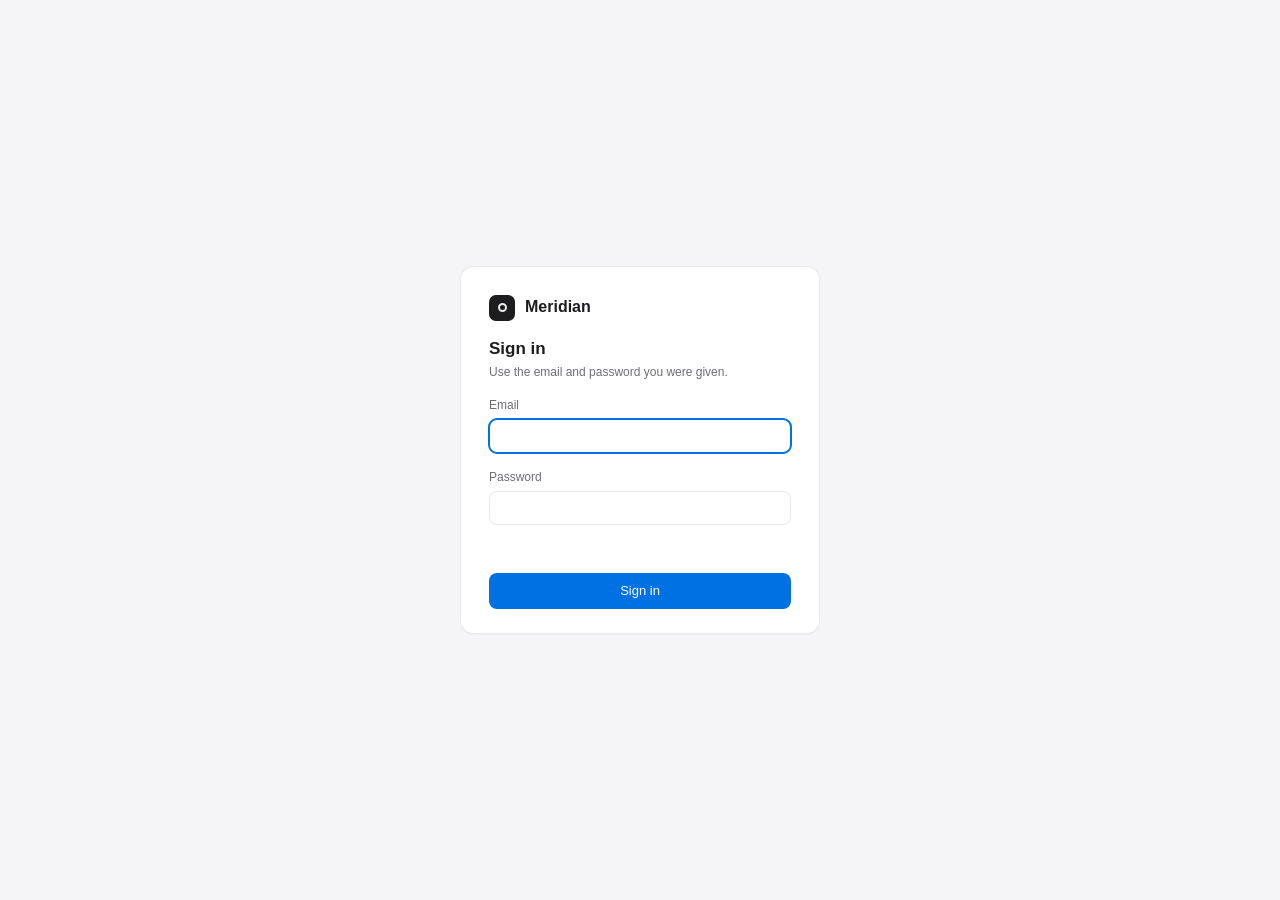
==== static/login.html @ fc486ad9 "Meridian: marketing dashboard for Chat360 FastAPI and SQLite back end, plain JavaScript front end. I" ====
<!doctype html>
<html lang="en">
<head>
<meta charset="utf-8">
<meta name="viewport" content="width=device-width, initial-scale=1">
<title>Sign in · Meridian</title>
<script>
  (function () { var t = null; try { t = localStorage.getItem('meridian-theme'); } catch (e) {} if (t === 'light' || t === 'dark') document.documentElement.dataset.theme = t; })();
</script>
<link rel="stylesheet" href="/static/css/styles.css">
</head>
<body style="display:grid;place-items:center;min-height:100vh;margin:0;padding:16px">
<form id="form" class="card" style="width:100%;max-width:360px;padding:28px 28px 24px;display:flex;flex-direction:column;gap:16px">
  <div class="brand" style="padding:0"><div class="brand-mark"><i></i></div><span class="semi" style="font-size:16px">Meridian</span></div>
  <div class="stack" style="gap:4px"><span class="section">Sign in</span><span class="small muted">Use the email and password you were given.</span></div>
  <label class="field">Email<input class="input" id="email" type="email" autocomplete="username" required autofocus></label>
  <label class="field">Password<input class="input" id="password" type="password" autocomplete="current-password" required></label>
  <div id="error" class="small" style="color:var(--neg);min-height:16px" role="alert"></div>
  <button class="btn primary" type="submit" style="padding:9px 12px;font-size:13px">Sign in</button>
</form>
<script>
  document.getElementById('form').addEventListener('submit', async function (event) {
    event.preventDefault();
    var error = document.getElementById('error');
    error.textContent = '';
    try {
      var res = await fetch('/api/login', { method: 'POST', headers: { 'Content-Type': 'application/json' },
        body: JSON.stringify({ email: document.getElementById('email').value, password: document.getElementById('password').value }) });
      if (res.ok) return location.reload();
      var detail = (await res.json()).detail;
      error.textContent = typeof detail === 'string' ? detail : 'Could not sign in.';
    } catch (e) { error.textContent = 'Could not reach Meridian. Try again in a moment.'; }
  });
</script>
</body>
</html>
---- static/css/styles.css ----
/* Meridian. Tokens and components follow the Claude Design export (Meridian App / Components). */

:root {
  --bg: #f5f5f7; --side: #ececef; --bar: #f5f5f7; --surface: #ffffff; --surface2: #f9f9fb;
  --ink: #1d1d1f; --ink2: #6e6e73; --ink3: #a1a1a6;
  --line: rgba(0, 0, 0, 0.08); --line2: rgba(0, 0, 0, 0.05);
  --active: rgba(0, 0, 0, 0.075); --seg: rgba(0, 0, 0, 0.055); --segOn: #ffffff;
  --accent: #0071e3; --pos: #1f8a4c; --neg: #d1362f; --warn: #b26a00;
  --track: rgba(0, 0, 0, 0.07); --shadow: 0 1px 2px rgba(0, 0, 0, 0.04); --grid: rgba(0, 0, 0, 0.06);
  --sel: rgba(0, 113, 227, 0.07); --pop: 0 8px 28px rgba(0, 0, 0, 0.14), 0 0 0 1px rgba(0, 0, 0, 0.06);
  --violet: oklch(0.62 0.15 300);
  color-scheme: light;
}
:root[data-theme="dark"] {
  --bg: #111112; --side: #19191b; --bar: #111112; --surface: #1c1c1e; --surface2: #232325;
  --ink: #f5f5f7; --ink2: #a1a1a6; --ink3: #6e6e73;
  --line: rgba(255, 255, 255, 0.09); --line2: rgba(255, 255, 255, 0.05);
  --active: rgba(255, 255, 255, 0.09); --seg: rgba(255, 255, 255, 0.08); --segOn: #3a3a3c;
  --accent: #0a84ff; --pos: #34c46e; --neg: #ff6b62; --warn: #ffb340;
  --track: rgba(255, 255, 255, 0.09); --shadow: none; --grid: rgba(255, 255, 255, 0.07);
  --sel: rgba(10, 132, 255, 0.14); --pop: 0 8px 28px rgba(0, 0, 0, 0.5), 0 0 0 1px rgba(255, 255, 255, 0.1);
  color-scheme: dark;
}
@media (prefers-color-scheme: dark) {
  :root:not([data-theme="light"]) {
    --bg: #111112; --side: #19191b; --bar: #111112; --surface: #1c1c1e; --surface2: #232325;
    --ink: #f5f5f7; --ink2: #a1a1a6; --ink3: #6e6e73;
    --line: rgba(255, 255, 255, 0.09); --line2: rgba(255, 255, 255, 0.05);
    --active: rgba(255, 255, 255, 0.09); --seg: rgba(255, 255, 255, 0.08); --segOn: #3a3a3c;
    --accent: #0a84ff; --pos: #34c46e; --neg: #ff6b62; --warn: #ffb340;
    --track: rgba(255, 255, 255, 0.09); --shadow: none; --grid: rgba(255, 255, 255, 0.07);
    --sel: rgba(10, 132, 255, 0.14); --pop: 0 8px 28px rgba(0, 0, 0, 0.5), 0 0 0 1px rgba(255, 255, 255, 0.1);
    color-scheme: dark;
  }
}

* { box-sizing: border-box; }
html, body { margin: 0; height: 100%; }
body {
  background: var(--bg); color: var(--ink);
  font-family: -apple-system, BlinkMacSystemFont, "SF Pro Text", "SF Pro Display", Inter, "Helvetica Neue", sans-serif;
  font-size: 13px; line-height: 1.4; font-variant-numeric: tabular-nums; -webkit-font-smoothing: antialiased;
}
h1, p { margin: 0; }
button, input, select, textarea { font: inherit; color: inherit; }
[data-act] { cursor: pointer; }
:focus-visible { outline: 2px solid var(--accent); outline-offset: 2px; border-radius: 6px; }

/* ---------------------------------------------------------------- layout */
.app { display: flex; min-height: 100vh; }
.side {
  width: 216px; flex: none; background: var(--side); border-right: 1px solid var(--line); padding: 18px 10px 16px;
  display: flex; flex-direction: column; gap: 20px; position: sticky; top: 0; height: 100vh; overflow-y: auto;
}
.brand { display: flex; align-items: center; gap: 10px; padding: 2px 10px 4px; }
.brand-mark { width: 26px; height: 26px; border-radius: 7px; background: var(--ink); display: grid; place-items: center; }
.brand-mark i { width: 9px; height: 9px; border-radius: 50%; border: 2px solid var(--side); }
.nav-group { display: flex; flex-direction: column; gap: 1px; }
.nav-label { font-size: 11px; font-weight: 600; color: var(--ink3); padding: 0 10px 5px; }
.nav-item { display: flex; align-items: center; justify-content: space-between; padding: 6px 10px; border-radius: 7px; color: inherit; text-decoration: none; }
.nav-item:hover { background: var(--seg); }
.nav-item.on { background: var(--active); font-weight: 600; }
.nav-item .badge { font-size: 11px; color: var(--ink2); font-weight: 400; }
.side-foot { margin-top: auto; display: flex; flex-direction: column; gap: 12px; }
.me { display: flex; align-items: center; gap: 10px; padding: 10px 10px 0; border-top: 1px solid var(--line); }

.main { flex: 1; min-width: 0; display: flex; flex-direction: column; }
.topbar {
  height: 52px; flex: none; display: flex; align-items: center; gap: 14px; padding: 0 28px;
  border-bottom: 1px solid var(--line); background: var(--bar); position: sticky; top: 0; z-index: 20;
}
.topbar .off { opacity: 0.4; pointer-events: none; }
.vr { width: 1px; height: 18px; background: var(--line); }
.page { padding: 28px 32px 40px; display: flex; flex-direction: column; gap: 16px; max-width: 1560px; width: 100%; }
.page.stale { opacity: 0.55; transition: opacity 0.15s 0.1s; }
.page-head { display: flex; align-items: flex-end; justify-content: space-between; gap: 16px; margin-bottom: 6px; }
.stack { display: flex; flex-direction: column; }
.row { display: flex; align-items: center; }
.between { display: flex; justify-content: space-between; }
.baseline { display: flex; justify-content: space-between; align-items: baseline; }
.grid { display: grid; gap: 12px; }
.start { align-items: start; }

/* ---------------------------------------------------------------- type */
.h1 { font-size: 28px; font-weight: 600; letter-spacing: -0.022em; }
.eyebrow { font-size: 12px; color: var(--ink2); }
.title { font-size: 15px; font-weight: 600; }
.section { font-size: 17px; font-weight: 600; }
.small { font-size: 12px; } .tiny { font-size: 11px; } .micro { font-size: 10px; }
.muted { color: var(--ink2); } .faint { color: var(--ink3); } .ink { color: var(--ink); }
.medium { font-weight: 500; } .semi { font-weight: 600; }
.right { text-align: right; } .nowrap { white-space: nowrap; } .pretty { text-wrap: pretty; }
.clip { white-space: nowrap; overflow: hidden; text-overflow: ellipsis; min-width: 0; }
.mono { font: 12px ui-monospace, Menlo, monospace; }
.link { font-size: 12px; color: var(--accent); cursor: pointer; background: none; border: 0; padding: 0; }
.link:hover { text-decoration: underline; }

/* ---------------------------------------------------------------- components */
.card { background: var(--surface); border: 1px solid var(--line); border-radius: 14px; box-shadow: var(--shadow); }
.card.pad { padding: 18px 20px; }
.card.clipped { overflow: hidden; }
.inset { padding: 16px; border-radius: 12px; background: var(--surface2); border: 1px solid var(--line2); }

.kpi { padding: 18px 16px; display: flex; flex-direction: column; gap: 3px; min-width: 0; }
.kpi-v { font-size: clamp(26px, 2.3vw, 34px); font-weight: 600; letter-spacing: -0.03em; line-height: 1.05; white-space: nowrap; }
.kpi-v.md { font-size: 30px; }
.kpi-d { font-size: 12px; margin-top: 6px; white-space: nowrap; }

.seg { display: flex; padding: 2px; border-radius: 8px; background: var(--seg); }
.seg > div { padding: 4px 12px; border-radius: 6px; cursor: pointer; font-size: 12px; font-weight: 500; color: var(--ink2); white-space: nowrap; }
.seg.wrap { flex-wrap: wrap; justify-content: flex-end; }
.seg.wrap > div { display: inline-flex; align-items: center; gap: 6px; }
.seg > div.on { background: var(--segOn); box-shadow: 0 1px 2px rgba(0, 0, 0, 0.12); color: var(--ink); }

.switch { width: 28px; height: 16px; border-radius: 8px; background: var(--track); position: relative; cursor: pointer; flex: none; transition: background 0.15s; }
.switch i { position: absolute; top: 2px; left: 2px; width: 12px; height: 12px; border-radius: 50%; background: #fff; box-shadow: 0 1px 2px rgba(0, 0, 0, 0.2); transition: left 0.15s; }
.switch.on { background: var(--pos); }
.switch.on i { left: 14px; }

.pill { display: inline-flex; align-items: center; gap: 6px; padding: 2px 8px 2px 7px; border-radius: 999px; background: var(--seg); font-size: 12px; white-space: nowrap; }
.pill.sm { font-size: 11px; }
.dot { width: 6px; height: 6px; border-radius: 50%; flex: none; display: inline-block; }
.sq { width: 8px; height: 8px; border-radius: 2px; flex: none; display: inline-block; }
.avatar { border-radius: 50%; background: var(--track); display: grid; place-items: center; font-weight: 600; color: var(--ink2); flex: none; width: 28px; height: 28px; font-size: 10px; }
.tile { border-radius: 7px; background: var(--track); display: grid; place-items: center; font-size: 10px; font-weight: 600; color: var(--ink2); flex: none; width: 26px; height: 26px; }

.btn { padding: 6px 12px; border-radius: 8px; background: var(--seg); font-size: 12px; font-weight: 500; cursor: pointer; white-space: nowrap; border: 0; display: inline-block; }
.btn:hover { filter: brightness(0.96); }
.btn.primary { background: var(--accent); color: #fff; }
.btn.outline { background: var(--surface); border: 1px solid var(--line); }
.btn.danger { color: var(--neg); }
.btn[disabled], .btn.disabled { opacity: 0.45; pointer-events: none; }
.btn.xs { padding: 4px 10px; border-radius: 7px; font-size: 11px; }

.chip { padding: 4px 10px; border-radius: 999px; border: 1px solid var(--line); background: var(--surface); font-size: 12px; cursor: pointer; white-space: nowrap; }
.chip.on { border-color: transparent; background: var(--sel); color: var(--accent); }
.select { display: flex; align-items: center; gap: 6px; padding: 4px 10px; border-radius: 7px; border: 1px solid var(--line); background: var(--surface); font-size: 12px; cursor: pointer; white-space: nowrap; }
.caret { width: 5px; height: 5px; border-right: 1.5px solid var(--ink2); border-bottom: 1.5px solid var(--ink2); transform: translateY(-2px) rotate(45deg); margin-left: 3px; flex: none; }

.track { position: relative; border-radius: 3px; background: var(--track); height: 6px; }
.track > .fill { height: 100%; border-radius: inherit; }
.track > .mark { position: absolute; top: -3px; bottom: -3px; width: 1.5px; background: var(--ink3); }

.stepper { display: flex; align-items: center; border: 1px solid var(--line); border-radius: 8px; overflow: hidden; flex: none; background: var(--surface); user-select: none; }
.stepper span { width: 26px; height: 28px; display: grid; place-items: center; cursor: pointer; color: var(--ink2); }
.stepper span:hover { background: var(--seg); }
.stepper b { width: 30px; text-align: center; font-weight: 600; border-left: 1px solid var(--line); border-right: 1px solid var(--line); line-height: 28px; }

/* tables are CSS grids; each table sets --cols */
.thead, .trow { display: grid; grid-template-columns: var(--cols); gap: 10px; align-items: center; }
.thead { padding: 10px 16px; border-bottom: 1px solid var(--line); font-size: 12px; color: var(--ink2); font-weight: 500; }
.trow { padding: 10px 16px; border-top: 1px solid var(--line2); }
.trow.first { border-top: 0; }
.trow.sel { background: var(--sel); }
.trow[data-act]:hover:not(.sel) { background: var(--surface2); }
.tfoot { border-top: 1px solid var(--line); font-weight: 600; }
.list-row { padding: 10px 0; border-top: 1px solid var(--line2); }
.list-row.first { border-top: 0; }

.banner { margin: 16px 32px 0; padding: 12px 16px; border-radius: 12px; border: 1px solid var(--line); display: flex; align-items: center; gap: 12px; }
.empty { border-radius: 14px; border: 1px dashed var(--line); padding: 28px 20px; display: flex; flex-direction: column; align-items: center; gap: 10px; text-align: center; }
.skel { border-radius: 7px; background: var(--track); }
@keyframes pulse { 50% { opacity: 0.5; } }
.skeleton .skel { animation: pulse 1.4s ease-in-out infinite; }
@media (prefers-reduced-motion: reduce) { .skeleton .skel { animation: none; } * { transition: none !important; } }

/* menus, modals, toast */
.menu-wrap { position: relative; }
.menu { position: absolute; top: calc(100% + 6px); left: 0; z-index: 40; min-width: 180px; padding: 5px; border-radius: 11px; background: var(--surface); box-shadow: var(--pop); display: flex; flex-direction: column; gap: 1px; max-height: 340px; overflow-y: auto; }
.menu.right-edge { left: auto; right: 0; }
.menu-item { display: flex; align-items: center; gap: 8px; padding: 6px 9px; border-radius: 7px; cursor: pointer; white-space: nowrap; font-size: 13px; }
.menu-item:hover { background: var(--seg); }
.menu-item.on { color: var(--accent); font-weight: 500; }
.menu-label { font-size: 11px; font-weight: 600; color: var(--ink3); padding: 7px 9px 3px; }

.overlay { position: fixed; inset: 0; z-index: 60; background: rgba(0, 0, 0, 0.32); display: grid; place-items: center; padding: 24px; }
.modal { width: 100%; max-width: 460px; max-height: calc(100vh - 48px); overflow-y: auto; background: var(--surface); border-radius: 16px; box-shadow: var(--pop); padding: 22px 24px; display: flex; flex-direction: column; gap: 16px; }
.modal.wide { max-width: 640px; }
.field { display: flex; flex-direction: column; gap: 5px; font-size: 12px; color: var(--ink2); }
.input { padding: 7px 10px; border-radius: 8px; border: 1px solid var(--line); background: var(--surface); color: var(--ink); font-size: 13px; width: 100%; }
.input:focus { outline: 2px solid var(--accent); outline-offset: -1px; border-color: transparent; }
textarea.input { resize: vertical; line-height: 1.5; }
.search { display: flex; align-items: center; gap: 8px; width: 240px; padding: 6px 10px; border-radius: 8px; background: var(--seg); }
.search i { width: 9px; height: 9px; border-radius: 50%; border: 1.5px solid var(--ink3); flex: none; }
.search input { border: 0; background: none; outline: none; width: 100%; font-size: 13px; }
.search input::placeholder { color: var(--ink3); }
.cell-input { width: 86px; text-align: right; padding: 2px 6px; border-radius: 6px; border: 1px solid var(--accent); background: var(--surface); margin: -3px -7px -3px 0; }
.editable { cursor: text; border-radius: 5px; padding: 0 4px; margin: 0 -4px; }
.editable:hover { background: var(--seg); }

.toast { position: fixed; left: 50%; bottom: 28px; transform: translateX(-50%); z-index: 80; padding: 10px 16px; border-radius: 11px; background: var(--ink); color: var(--bg); font-size: 13px; box-shadow: var(--pop); max-width: 520px; }

/* lead detail panel */
.detail { width: 452px; flex: none; border-left: 1px solid var(--line); background: var(--surface); display: flex; flex-direction: column; position: sticky; top: 52px; height: calc(100vh - 52px); overflow-y: auto; align-self: flex-start; }
.round-btn { width: 26px; height: 26px; border-radius: 50%; background: var(--seg); display: grid; place-items: center; cursor: pointer; color: var(--ink2); font-size: 11px; flex: none; border: 0; }

svg.lines { width: 100%; height: 100%; display: block; overflow: visible; }
svg.lines polyline { fill: none; vector-effect: non-scaling-stroke; stroke-linejoin: round; stroke-linecap: round; }

/* "i" notes that explain a figure */
.info { position: relative; display: inline-grid; place-items: center; width: 15px; height: 15px; border-radius: 50%; border: 1px solid var(--ink3); color: var(--ink2); font: 600 10px/1 ui-serif, Georgia, serif; font-style: italic; cursor: help; flex: none; vertical-align: middle; user-select: none; }
.info:hover, .info:focus { border-color: var(--ink); color: var(--ink); outline: none; }
.info::after { content: attr(data-tip); position: absolute; top: calc(100% + 8px); left: -10px; width: 270px; padding: 10px 12px; border-radius: 10px; background: var(--ink); color: var(--bg); font-family: -apple-system, BlinkMacSystemFont, 'SF Pro Text', 'Helvetica Neue', sans-serif; font-size: 12px; font-weight: 400; line-height: 1.45; font-style: normal; letter-spacing: 0; text-align: left; white-space: normal; box-shadow: 0 8px 24px rgba(0, 0, 0, 0.18); opacity: 0; visibility: hidden; z-index: 60; pointer-events: none; }
.info.end::after { left: auto; right: -10px; }
.info.up::after { top: auto; bottom: calc(100% + 8px); }
.info:hover::after, .info:focus-visible::after, .info.open::after { opacity: 1; visibility: visible; }

/* funnel */
.funnel-row { display: grid; grid-template-columns: minmax(150px, 220px) minmax(260px, 1fr) minmax(170px, 240px); gap: 24px; align-items: center; }
.funnel-slice { height: 66px; display: grid; place-items: center; font-size: 22px; font-weight: 600; letter-spacing: -0.02em; }
.funnel-part { font-size: 11px; font-weight: 600; color: var(--ink3); letter-spacing: 0.04em; text-transform: uppercase; }
.mixbar { display: flex; height: 26px; border-radius: 7px; overflow: hidden; background: var(--track); }
.mixbar > div { display: grid; place-items: center; font-size: 11px; font-weight: 600; color: #fff; min-width: 0; overflow: hidden; white-space: nowrap; }
.mixbar > div + div { border-left: 1.5px solid var(--surface); }

/* filter rows read from the left, unlike a chart's switch which sits at the right */
.filters .seg.wrap { justify-content: flex-start; }
.seg .menu { color: var(--ink); font-weight: 400; cursor: default; }
.seg .menu-wrap { cursor: pointer; }

/* a column heading that opens that column's filter */
.colf { display: inline-flex; align-items: center; gap: 5px; max-width: 100%; padding: 3px 7px; margin: -3px -7px; border-radius: 6px; cursor: pointer; color: var(--ink2); }
.colf:hover { background: var(--seg); color: var(--ink); }
.colf.on { background: var(--sel); color: var(--accent); font-weight: 600; }
.thead .menu { color: var(--ink); font-weight: 400; font-size: 13px; }
.thead .menu-wrap { display: flex; align-items: center; gap: 6px; }

/* sidebar icons */
.nav-icon { width: 17px; height: 17px; flex: none; stroke-width: 1.55; color: var(--ink2); }
.nav-item:hover .nav-icon, .nav-item.on .nav-icon { color: var(--ink); }
.nav-item.on .nav-icon { stroke-width: 1.8; }

/* printing a page (the week report): just the content, no sidebar or top bar */
@media print {
  .side, .topbar, .bar, .btn, .seg, .info, #toast-root { display: none !important; }
  body, .page { background: #fff !important; }
  .card { box-shadow: none !important; break-inside: avoid; }
}
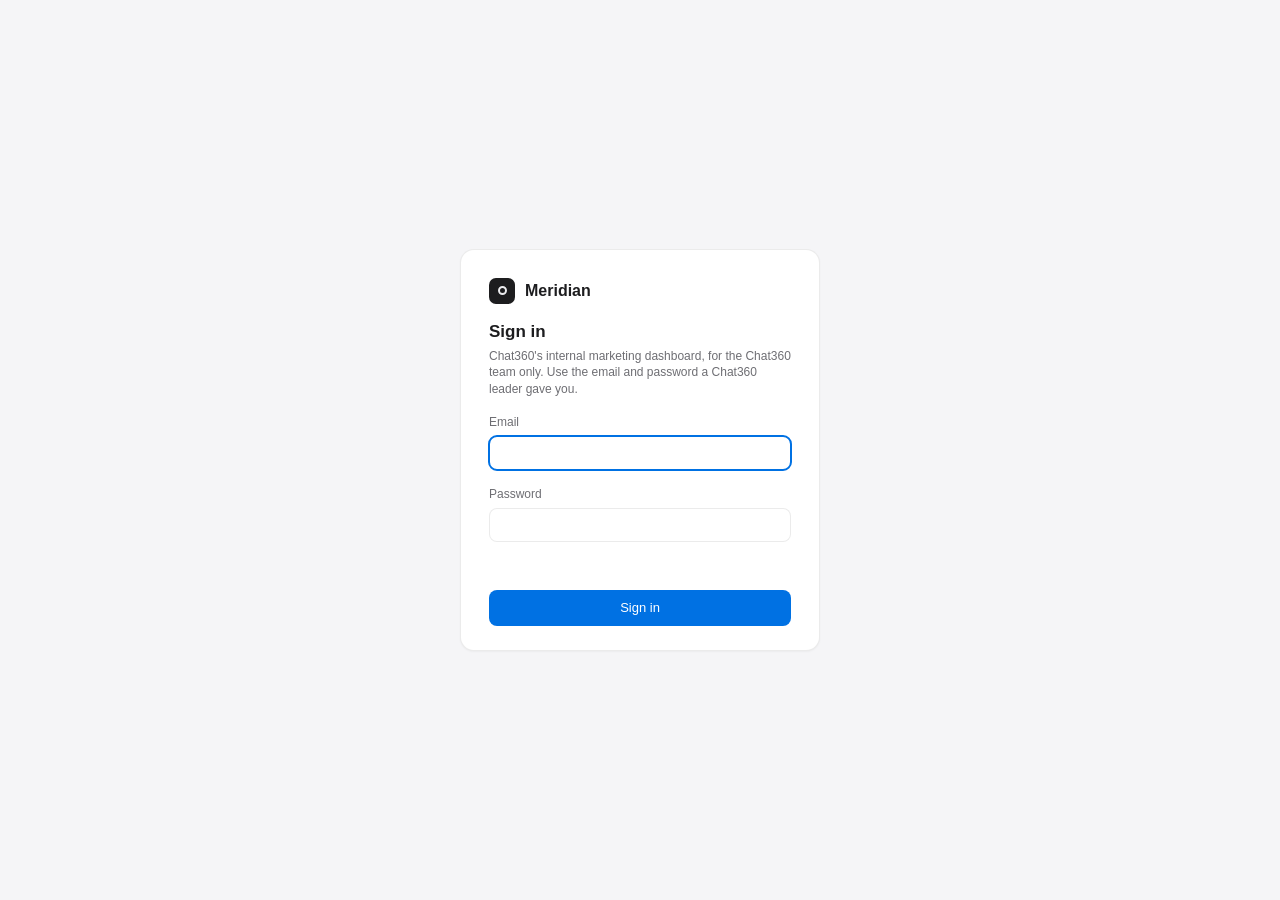
==== commit d6a0f447: "Sign-in page says it is Chat360's internal marketing dashboard; ask search engines not to list it" ====
--- a/static/login.html
+++ b/static/login.html
@@ -3,7 +3,8 @@
 <head>
 <meta charset="utf-8">
 <meta name="viewport" content="width=device-width, initial-scale=1">
-<title>Sign in · Meridian</title>
+<meta name="robots" content="noindex, nofollow">
+<title>Sign in · Meridian · Chat360 marketing</title>
 <script>
   (function () { var t = null; try { t = localStorage.getItem('meridian-theme'); } catch (e) {} if (t === 'light' || t === 'dark') document.documentElement.dataset.theme = t; })();
 </script>
@@ -12,7 +13,7 @@
 <body style="display:grid;place-items:center;min-height:100vh;margin:0;padding:16px">
 <form id="form" class="card" style="width:100%;max-width:360px;padding:28px 28px 24px;display:flex;flex-direction:column;gap:16px">
   <div class="brand" style="padding:0"><div class="brand-mark"><i></i></div><span class="semi" style="font-size:16px">Meridian</span></div>
-  <div class="stack" style="gap:4px"><span class="section">Sign in</span><span class="small muted">Use the email and password you were given.</span></div>
+  <div class="stack" style="gap:4px"><span class="section">Sign in</span><span class="small muted">Chat360's internal marketing dashboard, for the Chat360 team only. Use the email and password a Chat360 leader gave you.</span></div>
   <label class="field">Email<input class="input" id="email" type="email" autocomplete="username" required autofocus></label>
   <label class="field">Password<input class="input" id="password" type="password" autocomplete="current-password" required></label>
   <div id="error" class="small" style="color:var(--neg);min-height:16px" role="alert"></div>
--- a/static/css/styles.css
+++ b/static/css/styles.css
@@ -188,6 +188,45 @@
 .editable { cursor: text; border-radius: 5px; padding: 0 4px; margin: 0 -4px; }
 .editable:hover { background: var(--seg); }
 
+/* the assistant: a tab on the right edge that slides out a panel */
+.ask-tab { position: fixed; right: 0; top: 50%; transform: translateY(-50%); z-index: 70; display: flex; flex-direction: column; align-items: center; gap: 8px; padding: 14px 7px 14px 9px; border: 1px solid var(--line); border-right: 0; border-radius: 12px 0 0 12px; background: var(--surface); color: var(--ink); cursor: pointer; box-shadow: var(--pop); transition: padding .18s ease, opacity .18s ease, transform .22s ease; }
+.ask-tab span { writing-mode: vertical-rl; font-size: 12px; font-weight: 600; letter-spacing: .04em; }
+.ask-tab svg { color: var(--accent); }
+.ask-tab:hover { padding-right: 12px; }
+.open .ask-tab { opacity: 0; pointer-events: none; transform: translate(100%, -50%); }
+.ask-panel { position: fixed; right: 12px; top: 12px; bottom: 12px; z-index: 71; width: 400px; max-width: calc(100vw - 24px); display: flex; flex-direction: column; background: var(--surface); border: 1px solid var(--line); border-radius: 16px; box-shadow: var(--pop); overflow: hidden; transform: translateX(calc(100% + 24px)); opacity: 0; transition: transform .26s cubic-bezier(.2, .8, .2, 1), opacity .2s ease; }
+.open .ask-panel { transform: none; opacity: 1; }
+.ask-title { display: flex; align-items: center; gap: 8px; }
+.ask-title svg { color: var(--accent); }
+.ask-head { display: flex; align-items: center; gap: 14px; padding: 14px 16px; border-bottom: 1px solid var(--line); font-weight: 600; font-size: 14px; }
+.ask-head > :first-child { flex: 1; }
+.ask-x { font-weight: 400; font-size: 12px; color: var(--ink2); cursor: pointer; }
+.ask-list { flex: 1; overflow-y: auto; padding: 14px 16px; display: flex; flex-direction: column; gap: 10px; }
+.ask-note { font-size: 13px; color: var(--ink2); line-height: 1.45; margin-bottom: 2px; }
+.ask-idea { align-self: flex-start; padding: 8px 12px; border-radius: 10px; border: 1px solid var(--line); font-size: 13px; cursor: pointer; }
+.ask-idea:hover { background: var(--surface2); }
+.ask-msg { max-width: 88%; padding: 9px 12px; border-radius: 12px; font-size: 13px; line-height: 1.5; white-space: pre-wrap; overflow-wrap: anywhere; }
+.ask-msg.user { align-self: flex-end; background: var(--accent); color: #fff; border-bottom-right-radius: 4px; }
+.ask-msg.assistant { align-self: flex-start; background: var(--surface2); border-bottom-left-radius: 4px; }
+.ask-msg.error { color: var(--warn); }
+.ask-msg.muted { color: var(--ink2); }
+.ask-from { display: flex; flex-wrap: wrap; align-items: center; gap: 6px; margin-top: 9px; padding-top: 8px; border-top: 1px solid var(--line); font-size: 11.5px; color: var(--ink2); white-space: normal; }
+.ask-from a { padding: 2px 8px; border-radius: 999px; border: 1px solid var(--line); color: var(--ink); text-decoration: none; }
+.ask-from a:hover { border-color: var(--accent); color: var(--accent); }
+.ask-wait { display: flex; align-items: center; gap: 10px; }
+.ask-dots { display: inline-flex; gap: 4px; }
+.ask-dots i { width: 6px; height: 6px; border-radius: 50%; background: var(--accent); animation: ask-bounce 1.1s ease-in-out infinite; }
+.ask-dots i:nth-child(2) { animation-delay: .15s; }
+.ask-dots i:nth-child(3) { animation-delay: .3s; }
+.ask-step { background: linear-gradient(90deg, var(--ink3) 0%, var(--ink) 50%, var(--ink3) 100%); background-size: 200% 100%; -webkit-background-clip: text; background-clip: text; color: transparent; animation: ask-shine 1.8s linear infinite; }
+.ask-step.in { animation: ask-shine 1.8s linear infinite, ask-in .35s ease; }
+.ask-msg.assistant:not(.ask-wait), .ask-msg.user { animation: ask-in .25s ease; }
+@keyframes ask-bounce { 0%, 80%, 100% { transform: translateY(0); opacity: .45; } 40% { transform: translateY(-5px); opacity: 1; } }
+@keyframes ask-shine { from { background-position: 200% 0; } to { background-position: 0 0; } }
+@keyframes ask-in { from { opacity: 0; transform: translateY(5px); } to { opacity: 1; transform: none; } }
+.ask-form { display: flex; gap: 8px; padding: 12px 14px; border-top: 1px solid var(--line); }
+.ask-form .btn { padding: 8px 14px; font-size: 13px; }
+.ask-form .btn[disabled] { opacity: .5; cursor: default; }
 .toast { position: fixed; left: 50%; bottom: 28px; transform: translateX(-50%); z-index: 80; padding: 10px 16px; border-radius: 11px; background: var(--ink); color: var(--bg); font-size: 13px; box-shadow: var(--pop); max-width: 520px; }
 
 /* lead detail panel */
@@ -232,7 +271,9 @@
 
 /* printing a page (the week report): just the content, no sidebar or top bar */
 @media print {
-  .side, .topbar, .bar, .btn, .seg, .info, #toast-root { display: none !important; }
+  .side, .topbar, .bar, .btn, .seg, .info, #toast-root, #assistant-root { display: none !important; }
   body, .page { background: #fff !important; }
   .card { box-shadow: none !important; break-inside: avoid; }
 }
+
+.btn.off { opacity: 0.45; cursor: default; }
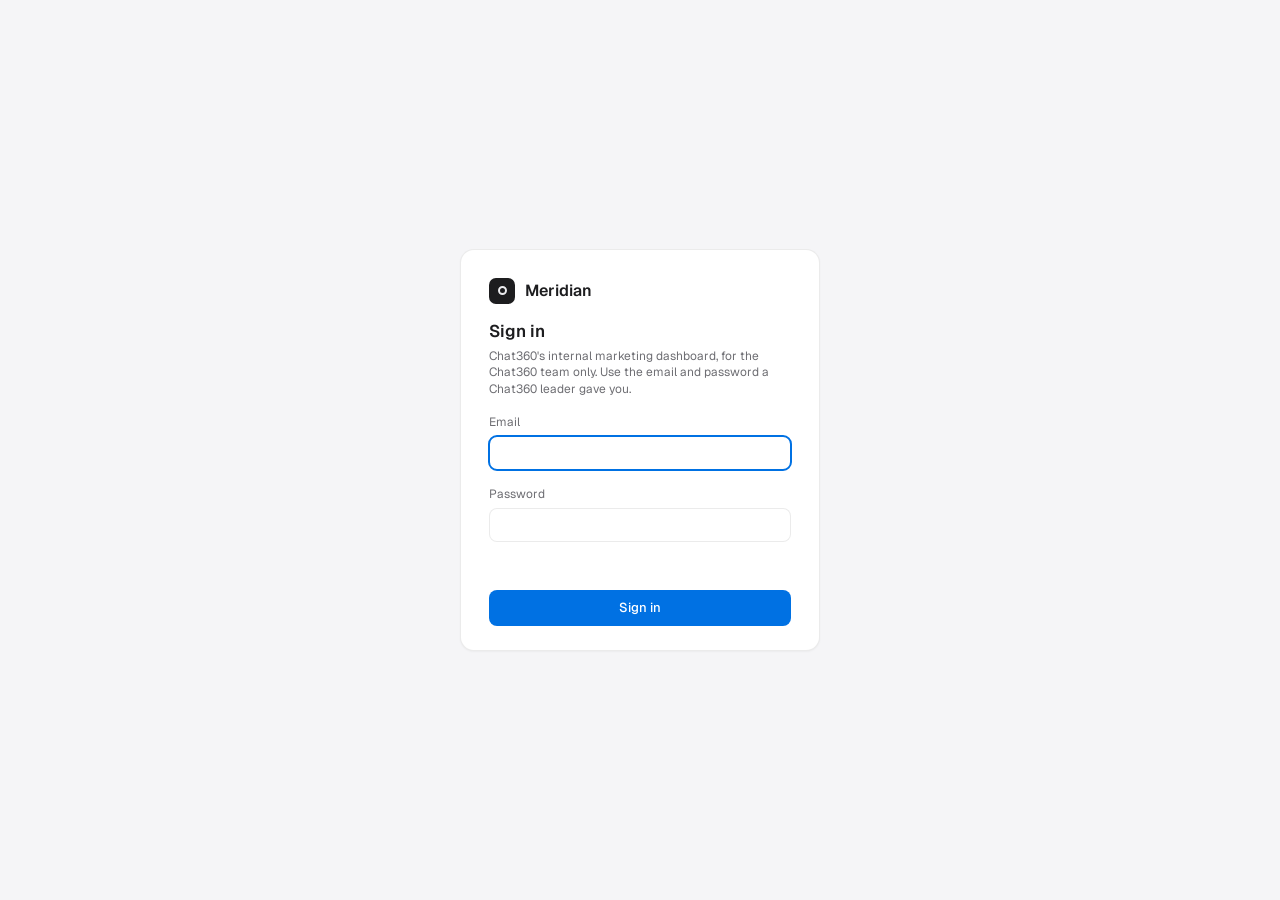
==== commit 89bb1047: "Event Hub: each event opens as its own workspace (no Meridian sidebar or date bar) with one page at " ====
--- a/static/login.html
+++ b/static/login.html
@@ -4,6 +4,8 @@
 <meta charset="utf-8">
 <meta name="viewport" content="width=device-width, initial-scale=1">
 <meta name="robots" content="noindex, nofollow">
+<link rel="preconnect" href="https://fonts.googleapis.com"><link rel="preconnect" href="https://fonts.gstatic.com" crossorigin>
+<link rel="stylesheet" href="https://fonts.googleapis.com/css2?family=Bricolage+Grotesque:opsz,wght@12..96,500..800&family=Geist:wght@400..700&family=Geist+Mono:wght@400..600&display=swap">
 <title>Sign in · Meridian · Chat360 marketing</title>
 <script>
   (function () { var t = null; try { t = localStorage.getItem('meridian-theme'); } catch (e) {} if (t === 'light' || t === 'dark') document.documentElement.dataset.theme = t; })();
--- a/static/css/styles.css
+++ b/static/css/styles.css
@@ -38,7 +38,8 @@
 html, body { margin: 0; height: 100%; }
 body {
   background: var(--bg); color: var(--ink);
-  font-family: -apple-system, BlinkMacSystemFont, "SF Pro Text", "SF Pro Display", Inter, "Helvetica Neue", sans-serif;
+  font-family: "Geist", -apple-system, BlinkMacSystemFont, "Segoe UI", sans-serif;
+  font-feature-settings: "ss01", "cv11";
   font-size: 13px; line-height: 1.4; font-variant-numeric: tabular-nums; -webkit-font-smoothing: antialiased;
 }
 h1, p { margin: 0; }
@@ -82,7 +83,7 @@
 .start { align-items: start; }
 
 /* ---------------------------------------------------------------- type */
-.h1 { font-size: 28px; font-weight: 600; letter-spacing: -0.022em; }
+.h1 { font-family: "Bricolage Grotesque", "Geist", sans-serif; font-size: 30px; font-weight: 700; letter-spacing: -0.03em; }
 .eyebrow { font-size: 12px; color: var(--ink2); }
 .title { font-size: 15px; font-weight: 600; }
 .section { font-size: 17px; font-weight: 600; }
@@ -102,7 +103,7 @@
 .inset { padding: 16px; border-radius: 12px; background: var(--surface2); border: 1px solid var(--line2); }
 
 .kpi { padding: 18px 16px; display: flex; flex-direction: column; gap: 3px; min-width: 0; }
-.kpi-v { font-size: clamp(26px, 2.3vw, 34px); font-weight: 600; letter-spacing: -0.03em; line-height: 1.05; white-space: nowrap; }
+.kpi-v { font-family: "Bricolage Grotesque", "Geist", sans-serif; font-size: clamp(26px, 2.3vw, 34px); font-weight: 650; letter-spacing: -0.03em; line-height: 1.05; white-space: nowrap; }
 .kpi-v.md { font-size: 30px; }
 .kpi-d { font-size: 12px; margin-top: 6px; white-space: nowrap; }
 
@@ -239,15 +240,11 @@
 /* "i" notes that explain a figure */
 .info { position: relative; display: inline-grid; place-items: center; width: 15px; height: 15px; border-radius: 50%; border: 1px solid var(--ink3); color: var(--ink2); font: 600 10px/1 ui-serif, Georgia, serif; font-style: italic; cursor: help; flex: none; vertical-align: middle; user-select: none; }
 .info:hover, .info:focus { border-color: var(--ink); color: var(--ink); outline: none; }
-.info::after { content: attr(data-tip); position: absolute; top: calc(100% + 8px); left: -10px; width: 270px; padding: 10px 12px; border-radius: 10px; background: var(--ink); color: var(--bg); font-family: -apple-system, BlinkMacSystemFont, 'SF Pro Text', 'Helvetica Neue', sans-serif; font-size: 12px; font-weight: 400; line-height: 1.45; font-style: normal; letter-spacing: 0; text-align: left; white-space: normal; box-shadow: 0 8px 24px rgba(0, 0, 0, 0.18); opacity: 0; visibility: hidden; z-index: 60; pointer-events: none; }
+.info::after { content: attr(data-tip); position: absolute; top: calc(100% + 8px); left: -10px; width: 270px; padding: 10px 12px; border-radius: 10px; background: var(--ink); color: var(--bg); font-family: "Geist", -apple-system, sans-serif; font-size: 12px; font-weight: 400; line-height: 1.45; font-style: normal; letter-spacing: 0; text-align: left; white-space: normal; box-shadow: 0 8px 24px rgba(0, 0, 0, 0.18); opacity: 0; visibility: hidden; z-index: 60; pointer-events: none; }
 .info.end::after { left: auto; right: -10px; }
 .info.up::after { top: auto; bottom: calc(100% + 8px); }
 .info:hover::after, .info:focus-visible::after, .info.open::after { opacity: 1; visibility: visible; }
 
-/* funnel */
-.funnel-row { display: grid; grid-template-columns: minmax(150px, 220px) minmax(260px, 1fr) minmax(170px, 240px); gap: 24px; align-items: center; }
-.funnel-slice { height: 66px; display: grid; place-items: center; font-size: 22px; font-weight: 600; letter-spacing: -0.02em; }
-.funnel-part { font-size: 11px; font-weight: 600; color: var(--ink3); letter-spacing: 0.04em; text-transform: uppercase; }
 .mixbar { display: flex; height: 26px; border-radius: 7px; overflow: hidden; background: var(--track); }
 .mixbar > div { display: grid; place-items: center; font-size: 11px; font-weight: 600; color: #fff; min-width: 0; overflow: hidden; white-space: nowrap; }
 .mixbar > div + div { border-left: 1.5px solid var(--surface); }
@@ -277,3 +274,121 @@
 }
 
 .btn.off { opacity: 0.45; cursor: default; }
+
+/* ---------------------------------------------------------------- Event Hub
+   An event is shown as a pass: a tall pinned card with the event's identity, countdown, stage and headline results,
+   beside a scrolling room of large visual sections. Kind colours tint the pass so events read apart at a glance. */
+.ev { --k: var(--accent); }
+.ev[data-kind="sponsor"] { --k: var(--violet); }
+.ev[data-kind="partner"] { --k: oklch(0.62 0.13 175); }
+.ev[data-kind="roundtable"] { --k: oklch(0.66 0.14 60); }
+.ev[data-kind="webinar"] { --k: oklch(0.6 0.15 25); }
+.ev-room { display: grid; grid-template-columns: 300px minmax(0, 1fr); gap: 24px; align-items: start; }
+.ev-pass { position: sticky; top: 16px; max-height: calc(100vh - 32px); overflow-y: auto; scrollbar-width: thin; background: var(--surface); border-radius: 18px; box-shadow: 0 1px 2px rgba(0,0,0,.05), 0 12px 32px -18px rgba(0,0,0,.25); overflow: hidden; }
+.ev-pass-top { padding: 22px 22px 18px; background: linear-gradient(180deg, color-mix(in oklch, var(--k) 16%, var(--surface)), var(--surface)); }
+.ev-kind { display: inline-flex; align-items: center; gap: 6px; font-size: 11.5px; font-weight: 600; color: color-mix(in oklch, var(--k) 80%, var(--ink)); }
+.ev-kind::before { content: ""; width: 8px; height: 8px; border-radius: 2px; background: var(--k); }
+.ev-name { font-size: 26px; font-weight: 700; letter-spacing: -0.025em; line-height: 1.1; margin: 10px 0 8px; text-wrap: balance; }
+.ev-meta { font-size: 12.5px; color: var(--ink2); line-height: 1.55; }
+.ev-perf { height: 0; border-top: 1.5px dashed var(--line); margin: 0 14px; position: relative; }
+.ev-perf::before, .ev-perf::after { content: ""; position: absolute; top: -9px; width: 18px; height: 18px; border-radius: 50%; background: var(--bg); }
+.ev-perf::before { left: -24px; }
+.ev-perf::after { right: -24px; }
+.ev-count { padding: 18px 22px 6px; display: flex; align-items: baseline; gap: 8px; }
+.ev-count b { font-size: 52px; font-weight: 700; letter-spacing: -0.04em; line-height: 1; font-variant-numeric: tabular-nums; }
+.ev-count span { font-size: 13px; color: var(--ink2); }
+.ev-pass-actions { display: flex; gap: 8px; padding: 14px 16px; border-top: 1px solid var(--line2); flex-wrap: wrap; }
+.ev-nav { display: flex; flex-direction: column; padding: 6px 8px 12px; border-top: 1px solid var(--line2); }
+.ev-nav a { font-size: 12.5px; color: var(--ink2); text-decoration: none; padding: 6px 12px; border-radius: 8px; display: flex; justify-content: space-between; }
+.ev-nav a:hover { background: var(--active); color: var(--ink); }
+.ev-sec { background: var(--surface); border-radius: 18px; padding: 22px 24px 24px; box-shadow: var(--shadow); scroll-margin-top: 16px; }
+.ev-sec + .ev-sec { margin-top: 20px; }
+.ev-h { display: flex; align-items: baseline; justify-content: space-between; gap: 16px; margin-bottom: 18px; flex-wrap: wrap; }
+.ev-h h2 { margin: 0; font-size: 20px; font-weight: 700; letter-spacing: -0.02em; }
+.ev-sub { font-size: 12px; color: var(--ink2); }
+.ev-stats { display: grid; gap: 22px; grid-template-columns: repeat(auto-fit, minmax(140px, 1fr)); }
+.ev-stat { display: flex; flex-direction: column; gap: 6px; }
+.ev-stat b { font-size: 28px; font-weight: 680; letter-spacing: -0.03em; line-height: 1; font-variant-numeric: tabular-nums; }
+.ev-stat span { font-size: 12px; color: var(--ink2); }
+.ev-funnel { display: flex; flex-direction: column; gap: 6px; }
+.ev-fstep { display: grid; grid-template-columns: 120px minmax(0, 1fr) 64px; gap: 14px; align-items: center; }
+.ev-fbar { height: 30px; border-radius: 7px; background: var(--k); display: flex; align-items: center; padding: 0 10px; color: #fff; font-weight: 650; font-size: 13px; min-width: 48px; font-variant-numeric: tabular-nums; white-space: nowrap; }
+.ev-fstep:nth-child(2) .ev-fbar { opacity: .86; }
+.ev-fstep:nth-child(3) .ev-fbar { opacity: .74; }
+.ev-fstep:nth-child(4) .ev-fbar { opacity: .64; }
+.ev-fstep:nth-child(5) .ev-fbar { opacity: .54; }
+.ev-split { display: flex; height: 12px; border-radius: 6px; overflow: hidden; background: var(--track); }
+.ev-split i { display: block; height: 100%; }
+.ev-legend { display: flex; gap: 14px; flex-wrap: wrap; font-size: 11.5px; color: var(--ink2); }
+.ev-legend span { display: inline-flex; align-items: center; gap: 6px; }
+.ev-legend span::before { content: ""; width: 9px; height: 9px; border-radius: 2px; background: var(--c); }
+.ev-chips { display: flex; flex-wrap: wrap; gap: 6px; }
+.ev-chip { font-size: 11.5px; padding: 4px 9px; border-radius: 999px; background: var(--track); color: var(--ink2); }
+.ev-chip.engaged { background: color-mix(in oklch, var(--k) 18%, var(--surface)); color: var(--ink); }
+.ev-chip.deal { background: color-mix(in oklch, var(--pos) 20%, var(--surface)); color: var(--ink); font-weight: 600; }
+.ev-wall { columns: 3 280px; column-gap: 16px; }
+.ev-post { break-inside: avoid; margin-bottom: 16px; border-radius: 14px; overflow: hidden; background: var(--surface2); border: 1px solid var(--line2); }
+.ev-post iframe { width: 100%; border: 0; display: block; background: #fff; }
+.ev-post-card { aspect-ratio: 1.91 / 1; display: grid; place-items: center; background-size: cover; background-position: center; text-decoration: none; font-weight: 650; font-size: 18px; }
+.ev-post-foot { display: flex; justify-content: space-between; align-items: center; padding: 10px 12px; font-size: 12px; gap: 8px; }
+.ev-week { display: grid; grid-auto-flow: column; grid-auto-columns: minmax(160px, 1fr); gap: 10px; overflow-x: auto; padding-bottom: 4px; }
+.ev-week > div { background: var(--surface2); border-radius: 12px; padding: 12px; display: flex; flex-direction: column; gap: 8px; min-height: 110px; }
+.ev-act { font-size: 12px; background: var(--surface); border-radius: 8px; padding: 8px 10px; box-shadow: 0 1px 2px rgba(0,0,0,.06); cursor: pointer; display: flex; flex-direction: column; gap: 3px; }
+.ev-act.done { opacity: .55; }
+.ev-gantt { background: var(--surface); border-radius: 18px; padding: 18px 20px 10px; box-shadow: var(--shadow); }
+.ev-grow { display: grid; grid-template-columns: 220px minmax(0, 1fr) 250px; gap: 18px; align-items: center; padding: 12px 8px; border-top: 1px solid var(--line2); color: inherit; text-decoration: none; border-radius: 10px; }
+.ev-grow:hover { background: var(--surface2); }
+.ev-gbar { position: relative; height: 26px; }
+.ev-gseg { position: absolute; top: 4px; height: 18px; border-radius: 4px; }
+.ev-meter { display: flex; flex-direction: column; gap: 4px; min-width: 64px; }
+.ev-meter b { font-size: 17px; font-weight: 650; font-variant-numeric: tabular-nums; line-height: 1; }
+.ev-meter span { font-size: 11px; color: var(--ink2); }
+@media (max-width: 1100px) {
+  .ev-room { grid-template-columns: 1fr; }
+  .ev-pass { position: static; }
+  .ev-grow { grid-template-columns: 1fr; }
+}
+@media print {
+  .ev-room { grid-template-columns: 240px 1fr; }
+  .ev-pass { position: static; box-shadow: none; border: 1px solid #ddd; }
+  .ev-pass-actions, .ev-nav, .ev-noprint { display: none !important; }
+  .ev-sec { box-shadow: none; border: 1px solid #ddd; break-inside: avoid; }
+}
+
+/* Event Hub type: Bricolage Grotesque for names and figures, Geist for everything else */
+.ev-name, .ev-h h2, .ev-count b, .ev-stat b, .ev-kpis b, .ev-meter b, .ev-fbar, .evw-title { font-family: "Bricolage Grotesque", "Geist", sans-serif; font-optical-sizing: auto; }
+.ev-stat b, .ev-kpis b, .ev-count b { font-weight: 700; }
+
+/* An event as its own workspace: the whole window, the pass as its navigation, one page at a time */
+.solo { min-height: 100vh; background: var(--bg); padding: 24px 28px 48px; }
+.solo .ev-room { max-width: 1440px; margin: 0 auto; grid-template-columns: 280px minmax(0, 1fr); gap: 28px; }
+.ev-main { display: flex; flex-direction: column; gap: 20px; min-width: 0; }
+.ev-sec + .ev-sec { margin-top: 0; }
+.ev-back { display: block; width: fit-content; font-size: 12.5px; color: var(--ink2); text-decoration: none; margin-bottom: 18px; }
+.ev-back:hover { color: var(--ink); }
+.ev-stage { display: flex; gap: 4px; padding: 6px 22px 0; }
+.ev-stage span { flex: 1; height: 5px; border-radius: 3px; background: var(--track); }
+.ev-stage span.done { background: color-mix(in oklch, var(--k) 55%, var(--surface)); }
+.ev-stage span.now { background: var(--k); }
+.ev-stage-label { padding: 8px 22px 16px; font-size: 12.5px; font-weight: 600; color: color-mix(in oklch, var(--k) 75%, var(--ink)); }
+.ev-nav { padding: 8px 10px 12px; gap: 2px; }
+.ev-nav a { padding: 9px 12px; font-size: 13.5px; }
+.ev-nav a.on { background: color-mix(in oklch, var(--k) 12%, var(--surface)); color: var(--ink); font-weight: 600; }
+.ev-goal { margin: 0 0 22px; font-family: "Bricolage Grotesque", "Geist", sans-serif; font-size: 22px; font-weight: 600; letter-spacing: -0.02em; line-height: 1.25; max-width: 60ch; text-wrap: balance; }
+.ev-stat b { font-size: 34px; }
+.ev-row { display: grid; grid-template-columns: 96px minmax(0, 1fr) 150px auto; gap: 16px; align-items: center; padding: 12px 0; border-top: 1px solid var(--line2); cursor: default; }
+.ev-row[data-act] { cursor: pointer; }
+.ev-row[data-act]:hover .ev-task { color: var(--accent); }
+.ev-when { font-size: 12.5px; font-weight: 600; font-variant-numeric: tabular-nums; }
+.ev-task { font-size: 14px; min-width: 0; }
+.ev-owner { font-size: 12.5px; color: var(--ink2); white-space: nowrap; overflow: hidden; text-overflow: ellipsis; }
+.ev-status { font-size: 12px; padding: 5px 8px; width: 150px; }
+.ev-crit { display: inline-block; margin-left: 6px; font-size: 10.5px; font-weight: 650; color: var(--neg); background: color-mix(in oklch, var(--neg) 12%, var(--surface)); padding: 2px 7px; border-radius: 999px; vertical-align: 1px; }
+.ev-empty { font-size: 13px; color: var(--ink2); padding: 14px 0 4px; }
+.ev-phases { display: grid; grid-template-columns: repeat(4, minmax(0, 1fr)); gap: 12px; }
+.ev-phase { all: unset; box-sizing: border-box; display: flex; flex-direction: column; gap: 8px; padding: 14px 16px; border-radius: 12px; background: var(--surface2); cursor: pointer; border: 1.5px solid transparent; }
+.ev-phase:hover { border-color: var(--line); }
+.ev-phase.on { border-color: var(--k); background: color-mix(in oklch, var(--k) 7%, var(--surface)); }
+.ev-phase:focus-visible { outline: 2px solid var(--accent); outline-offset: 2px; }
+.ev-phase-name { font-size: 13.5px; font-weight: 600; }
+@media print { .solo { padding: 0; } }
